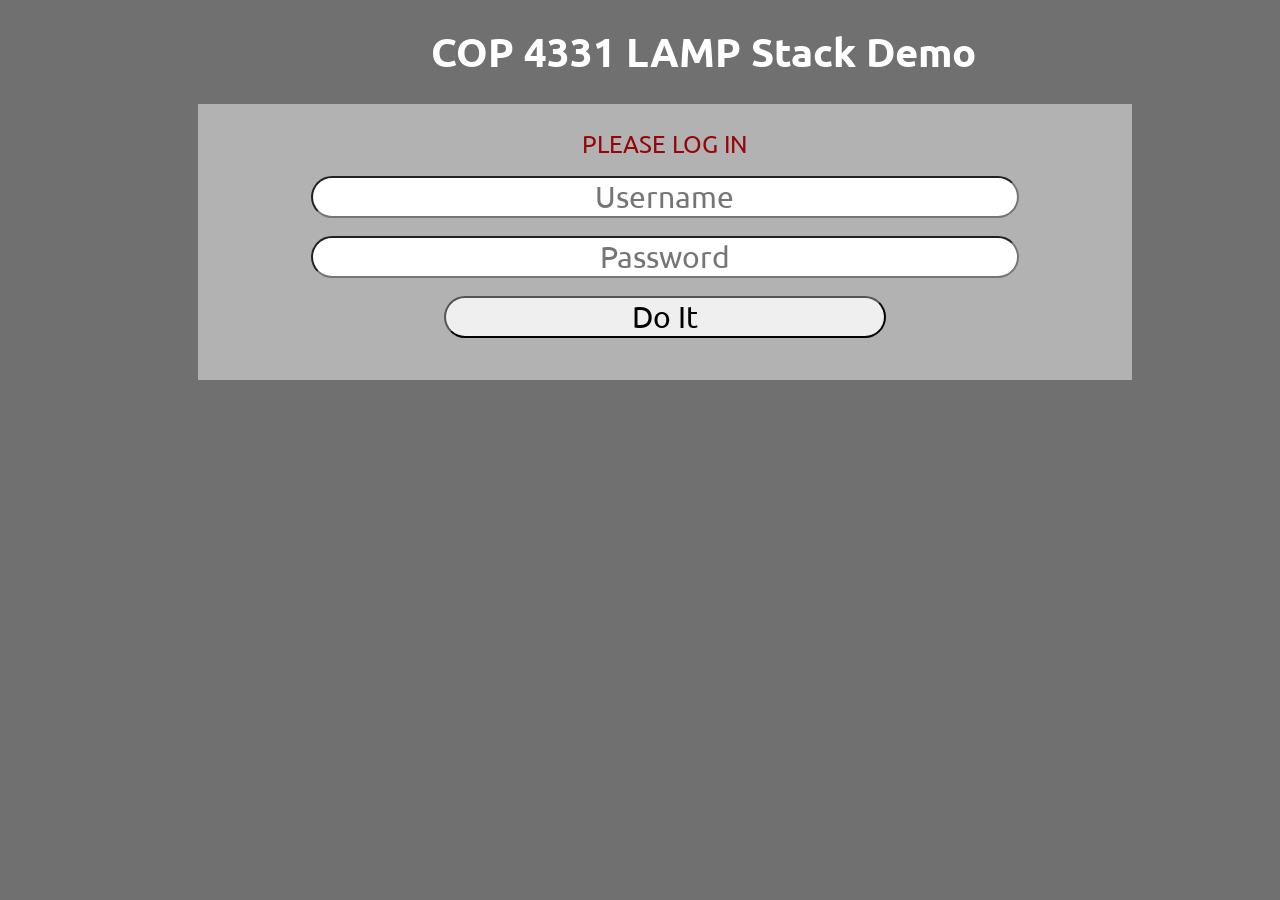
==== contacts.html @ 826aba07 "Edit to contacts.html & code.js to test for date added. code.js will be changed after SearchContacts" ====
<html>
<head>
	<title>Contact Manager</title>
	<script type="text/javascript" src="js/code.js"></script>
	<link href="css/styles.css" rel="stylesheet">
	<link href="https://fonts.googleapis.com/css?family=Ubuntu" rel="stylesheet">

	<script type="text/javascript">
	document.addEventListener('DOMContentLoaded', function()
	{
		readCookie();
		searchContacts();
	}, false);
	</script>
</head>
<body>

<main class="appShell">
	<section class="topBar">
		<div>
			<h1 id="contactTitle">Contact Manager</h1>
			<span id="userName"></span>
		</div>
		<button type="button" id="logoutButton" class="secondaryButton" onclick="doLogout();">Log Out</button>
	</section>

	<section class="contactToolbar">
		<input type="text" id="contactSearchText" placeholder="Search contacts" onkeyup="searchContacts();" />
		<button type="button" class="primaryButton" onclick="searchContacts();">Search</button>
	</section>

	<section class="contactLayout">
		<form id="addContactForm" class="contactForm" onsubmit="addContact(); return false;">
			<h2>Add Contact</h2>
			<input type="text" id="contactFirstName" placeholder="First Name" required />
			<input type="text" id="contactLastName" placeholder="Last Name" required />
			<input type="text" id="contactPhone" placeholder="Phone" required />
			<input type="text" id="contactEmail" placeholder="Email" required />
			<button type="submit" class="primaryButton">Add Contact</button>
			<span id="contactAddResult" class="statusMessage"></span>
		</form>

		<section class="contactResults">
			<div class="resultsHeader">
				<h2>Contacts</h2>
				<span id="contactSearchResult" class="statusMessage"></span>
			</div>
			<div class="contactTableWrap">
				<table class="contactTable">
					<thead>
						<tr>
							<th>Name</th>
							<th>Phone</th>
							<th>Email</th>
							<th>Date Added</th>
						</tr>
					</thead>
					<tbody id="contactList">
						<tr>
							<td colspan="4" class="emptyState">No contacts loaded yet.</td>
						</tr>
					</tbody>
				</table>
			</div>
		</section>
	</section>
</main>

</body>
</html>
---- css/styles.css ----
body 
{
    background-color: #707070;
}

#title 
{
    font-size: 40px;
    width: 100%;
    margin: 2% 5%;
    text-align: center;
    font-family: 'Ubuntu', sans-serif;
    color: #FFFFFF;
}

#loginDiv
{
    font-size: 30px;
    width: 70%;
    margin-left: 15%;
    padding: 25px;
    background-color: #b2b2b2;
}

#loggedInDiv
{
    font-size: 30px;
    width: 70%;
    margin-left: 15%;
    padding: 25px;
    background-color: #b2b2b2;
}

#accessUIDiv
{
    font-size: 30px;
    width: 70%;
    margin-left: 15%;
    padding: 25px;
    background-color: #b2b2b2;
}

.buttons
{
    font-size: 30px;
    border-radius: 25px;
    width: 50%;
    margin-left: 25%;
    font-family: 'Ubuntu', sans-serif;
}

.buttons:hover{
    background-color: #00d5124f;
    color: #FFFFFF;
    opacity: 50%;
}

#loginName
{
	font-size: 30px;
}
#loginPassword
{
	font-size: 30px;
}
#searchText
{
	font-size: 30px;
}
#colorText
{
	font-size: 30px;
}

input[type="text"],input[type="password"]{
    border-radius: 25px;
    text-align: center;
    width: 80%;
    margin-left: 10%;
    margin-bottom: 2%;
    font-family: 'Ubuntu', sans-serif;
}

#inner-title{
    display: inline-block;
    font-size: 0.8em;
    width: 90%;
    text-align: center;
    margin-left: 5%;
    margin-bottom: 2%;
    font-family: 'Ubuntu', sans-serif;
    color: #95060a;
}

#loginResult{
    display: inline-block;
    font-size: 0.8em;
    width: 90%;
    text-align: center;
    margin-left: 5%;
    margin-bottom: 2%;
    font-family: 'Ubuntu', sans-serif;
    color: #95060a;
}

#userName{
    display: inline-block;
    width: 80%;
    margin-left: 10%;
    text-align: center;
}

#logoutButton{
    width: 20%;
    margin-left: 40%;
}

select{
    width: 30%;
    margin-left: 35%;
    margin-top: 2%;
    font-size: 0.75em;
    font-family: 'Ubuntu', sans-serif;
}

#colorSearchResult{
    display: none;
}

#colorAddResult{
    display: inline-block;
    font-size: 0.8em;
    width: 90%;
    text-align: center;
    margin-left: 5%;
    margin-top: 2%;
    margin-bottom: 1%;
    font-family: 'Ubuntu', sans-serif;
    color: #95060a;
}

.appShell
{
    width: min(1120px, 92%);
    margin: 32px auto;
    font-family: 'Ubuntu', sans-serif;
    color: #17202a;
}

.topBar
{
    display: flex;
    justify-content: space-between;
    align-items: center;
    gap: 24px;
    padding: 24px 0;
}

#contactTitle
{
    margin: 0 0 8px 0;
    font-size: 42px;
    color: #ffffff;
}

.topBar #userName
{
    display: block;
    width: auto;
    margin: 0;
    text-align: left;
    color: #f4f7f9;
    font-size: 18px;
}

.topBar #logoutButton
{
    width: auto;
    margin: 0;
}

.contactToolbar
{
    display: grid;
    grid-template-columns: 1fr 160px;
    gap: 12px;
    margin-bottom: 18px;
}

.contactLayout
{
    display: grid;
    grid-template-columns: 340px 1fr;
    gap: 18px;
    align-items: start;
}

.contactForm,
.contactResults
{
    background: #f4f7f9;
    border: 1px solid #d7dee5;
    border-radius: 8px;
    padding: 20px;
}

.contactForm h2,
.contactResults h2
{
    margin: 0 0 16px 0;
    font-size: 22px;
    color: #1f2d3d;
}

.contactForm input,
#contactSearchText
{
    box-sizing: border-box;
    width: 100%;
    margin: 0 0 12px 0;
    padding: 12px 14px;
    border: 1px solid #c5ced8;
    border-radius: 6px;
    font-size: 16px;
    text-align: left;
    font-family: 'Ubuntu', sans-serif;
}

#contactSearchText
{
    margin: 0;
}

.primaryButton,
.secondaryButton
{
    min-height: 44px;
    border: 0;
    border-radius: 6px;
    padding: 0 18px;
    font-size: 16px;
    font-family: 'Ubuntu', sans-serif;
    cursor: pointer;
}

.primaryButton
{
    width: 100%;
    background: #16697a;
    color: #ffffff;
}

.secondaryButton
{
    background: #ffffff;
    color: #16697a;
}

.primaryButton:hover,
.secondaryButton:hover
{
    background: #254f5f;
    color: #ffffff;
}

.resultsHeader
{
    display: flex;
    justify-content: space-between;
    align-items: baseline;
    gap: 16px;
    margin-bottom: 8px;
}

.statusMessage
{
    display: block;
    min-height: 22px;
    color: #95060a;
    font-size: 14px;
}

.contactTableWrap
{
    overflow-x: auto;
}

.contactTable
{
    width: 100%;
    border-collapse: collapse;
    font-size: 15px;
}

.contactTable th,
.contactTable td
{
    padding: 13px 12px;
    border-bottom: 1px solid #d7dee5;
    text-align: left;
}

.contactTable th
{
    color: #52616f;
    font-size: 13px;
    text-transform: uppercase;
}

.emptyState
{
    color: #52616f;
    text-align: center;
}

@media (max-width: 760px)
{
    .topBar,
    .resultsHeader
    {
        align-items: stretch;
        flex-direction: column;
    }

    .contactToolbar,
    .contactLayout
    {
        grid-template-columns: 1fr;
    }

    #contactTitle
    {
        font-size: 34px;
    }
}
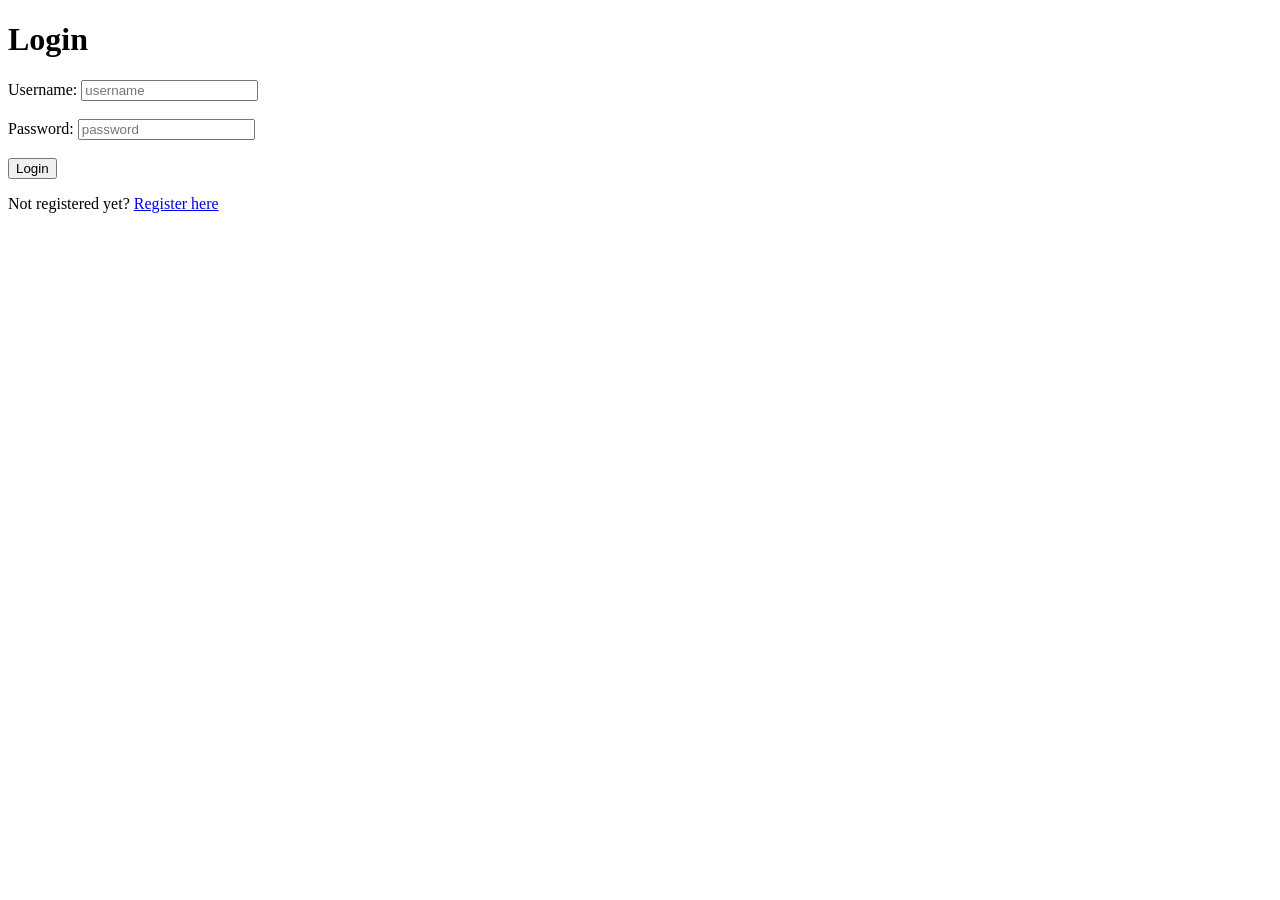
==== commit 8cd15e2d: "Edit With Save and Cancel buttons and Delete button for contacts" ====
--- a/contacts.html
+++ b/contacts.html
@@ -34,8 +34,8 @@
 			<h2>Add Contact</h2>
 			<input type="text" id="contactFirstName" placeholder="First Name" required />
 			<input type="text" id="contactLastName" placeholder="Last Name" required />
-			<input type="text" id="contactPhone" placeholder="Phone" required />
-			<input type="text" id="contactEmail" placeholder="Email" required />
+			<input type="tel" id="contactPhone" placeholder="Phone" required />
+			<input type="email" id="contactEmail" placeholder="Email" required />
 			<button type="submit" class="primaryButton">Add Contact</button>
 			<span id="contactAddResult" class="statusMessage"></span>
 		</form>
@@ -53,11 +53,12 @@
 							<th>Phone</th>
 							<th>Email</th>
 							<th>Date Added</th>
+							<th>Actions</th>
 						</tr>
 					</thead>
 					<tbody id="contactList">
 						<tr>
-							<td colspan="4" class="emptyState">No contacts loaded yet.</td>
+							<td colspan="5" class="emptyState">No contacts loaded yet.</td>
 						</tr>
 					</tbody>
 				</table>
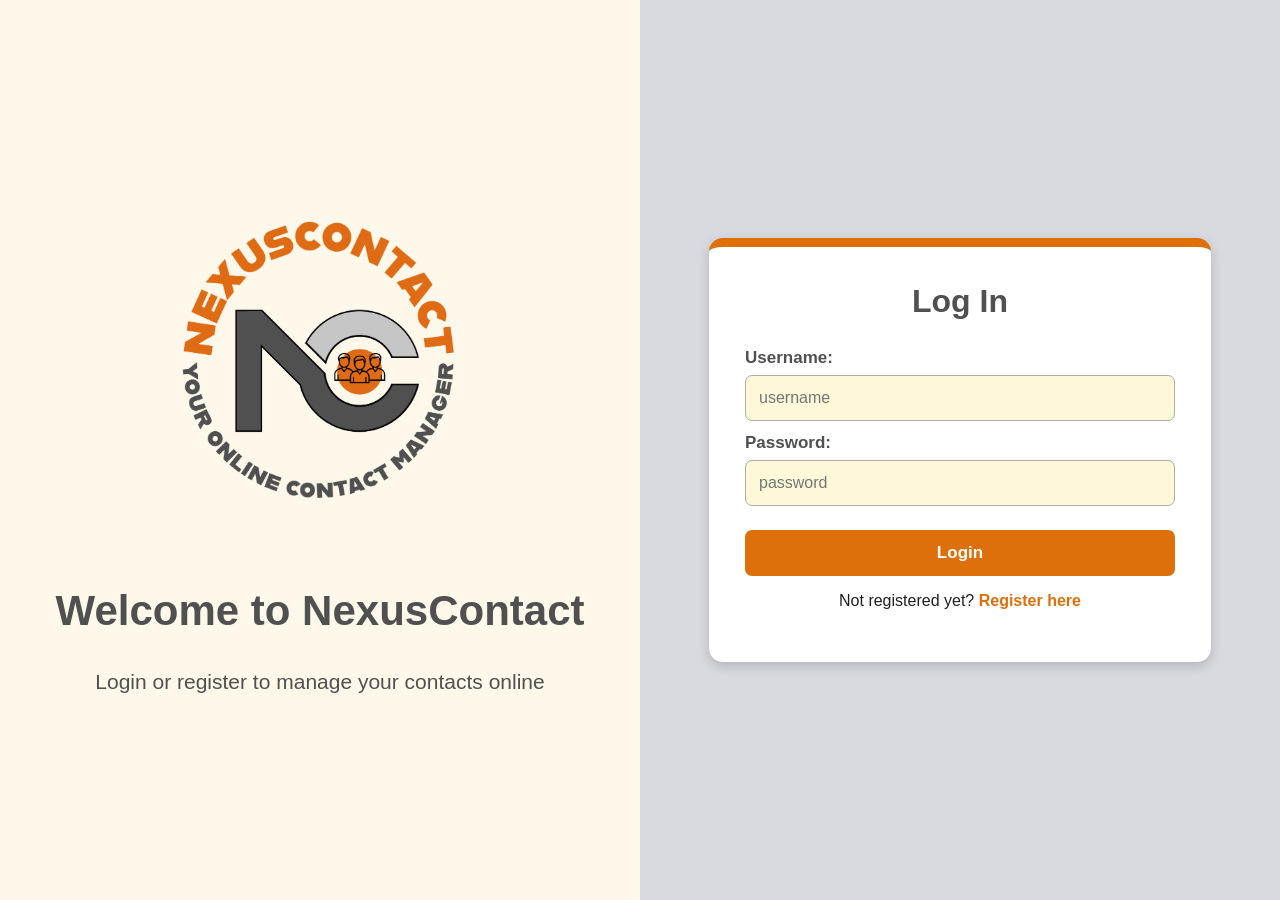
==== commit b035a4bc: "Update contacts.html" ====
--- a/contacts.html
+++ b/contacts.html
@@ -1,4 +1,4 @@
-<html>
+<html> 
 <head>
 	<title>Contact Manager</title>
 	<script type="text/javascript" src="js/code.js"></script>
--- a/css/styles.css
+++ b/css/styles.css
@@ -1,335 +1,374 @@
-body 
-{
-    background-color: #707070;
-}
-
-#title 
-{
-    font-size: 40px;
-    width: 100%;
-    margin: 2% 5%;
-    text-align: center;
-    font-family: 'Ubuntu', sans-serif;
-    color: #FFFFFF;
-}
-
-#loginDiv
-{
-    font-size: 30px;
-    width: 70%;
-    margin-left: 15%;
-    padding: 25px;
-    background-color: #b2b2b2;
-}
-
-#loggedInDiv
-{
-    font-size: 30px;
-    width: 70%;
-    margin-left: 15%;
-    padding: 25px;
-    background-color: #b2b2b2;
-}
-
-#accessUIDiv
-{
-    font-size: 30px;
-    width: 70%;
-    margin-left: 15%;
-    padding: 25px;
-    background-color: #b2b2b2;
-}
-
-.buttons
-{
-    font-size: 30px;
-    border-radius: 25px;
-    width: 50%;
-    margin-left: 25%;
-    font-family: 'Ubuntu', sans-serif;
-}
-
-.buttons:hover{
-    background-color: #00d5124f;
-    color: #FFFFFF;
-    opacity: 50%;
-}
-
-#loginName
-{
-	font-size: 30px;
-}
-#loginPassword
-{
-	font-size: 30px;
-}
-#searchText
-{
-	font-size: 30px;
-}
-#colorText
-{
-	font-size: 30px;
-}
-
-input[type="text"],input[type="password"]{
-    border-radius: 25px;
-    text-align: center;
-    width: 80%;
-    margin-left: 10%;
-    margin-bottom: 2%;
-    font-family: 'Ubuntu', sans-serif;
-}
-
-#inner-title{
-    display: inline-block;
-    font-size: 0.8em;
-    width: 90%;
-    text-align: center;
-    margin-left: 5%;
-    margin-bottom: 2%;
-    font-family: 'Ubuntu', sans-serif;
-    color: #95060a;
-}
-
-#loginResult{
-    display: inline-block;
-    font-size: 0.8em;
-    width: 90%;
-    text-align: center;
-    margin-left: 5%;
-    margin-bottom: 2%;
-    font-family: 'Ubuntu', sans-serif;
-    color: #95060a;
-}
-
-#userName{
-    display: inline-block;
-    width: 80%;
-    margin-left: 10%;
-    text-align: center;
-}
-
-#logoutButton{
-    width: 20%;
-    margin-left: 40%;
-}
-
-select{
-    width: 30%;
-    margin-left: 35%;
-    margin-top: 2%;
-    font-size: 0.75em;
-    font-family: 'Ubuntu', sans-serif;
-}
-
-#colorSearchResult{
-    display: none;
-}
-
-#colorAddResult{
-    display: inline-block;
-    font-size: 0.8em;
-    width: 90%;
-    text-align: center;
-    margin-left: 5%;
-    margin-top: 2%;
-    margin-bottom: 1%;
-    font-family: 'Ubuntu', sans-serif;
-    color: #95060a;
-}
-
-.appShell
-{
-    width: min(1120px, 92%);
-    margin: 32px auto;
-    font-family: 'Ubuntu', sans-serif;
-    color: #17202a;
-}
-
-.topBar
-{
-    display: flex;
-    justify-content: space-between;
-    align-items: center;
-    gap: 24px;
-    padding: 24px 0;
-}
-
-#contactTitle
-{
-    margin: 0 0 8px 0;
-    font-size: 42px;
-    color: #ffffff;
-}
-
-.topBar #userName
-{
-    display: block;
-    width: auto;
-    margin: 0;
-    text-align: left;
-    color: #f4f7f9;
-    font-size: 18px;
-}
-
-.topBar #logoutButton
-{
-    width: auto;
-    margin: 0;
-}
-
-.contactToolbar
-{
-    display: grid;
-    grid-template-columns: 1fr 160px;
-    gap: 12px;
-    margin-bottom: 18px;
-}
-
-.contactLayout
-{
-    display: grid;
-    grid-template-columns: 340px 1fr;
-    gap: 18px;
-    align-items: start;
-}
-
-.contactForm,
-.contactResults
-{
-    background: #f4f7f9;
-    border: 1px solid #d7dee5;
-    border-radius: 8px;
-    padding: 20px;
-}
-
-.contactForm h2,
-.contactResults h2
-{
-    margin: 0 0 16px 0;
-    font-size: 22px;
-    color: #1f2d3d;
-}
-
-.contactForm input,
-#contactSearchText
-{
-    box-sizing: border-box;
-    width: 100%;
-    margin: 0 0 12px 0;
-    padding: 12px 14px;
-    border: 1px solid #c5ced8;
-    border-radius: 6px;
-    font-size: 16px;
-    text-align: left;
-    font-family: 'Ubuntu', sans-serif;
-}
-
-#contactSearchText
-{
-    margin: 0;
-}
-
-.primaryButton,
-.secondaryButton
-{
-    min-height: 44px;
-    border: 0;
-    border-radius: 6px;
-    padding: 0 18px;
-    font-size: 16px;
-    font-family: 'Ubuntu', sans-serif;
-    cursor: pointer;
-}
-
-.primaryButton
-{
-    width: 100%;
-    background: #16697a;
-    color: #ffffff;
-}
-
-.secondaryButton
-{
-    background: #ffffff;
-    color: #16697a;
-}
-
-.primaryButton:hover,
-.secondaryButton:hover
-{
-    background: #254f5f;
-    color: #ffffff;
-}
-
-.resultsHeader
-{
-    display: flex;
-    justify-content: space-between;
-    align-items: baseline;
-    gap: 16px;
-    margin-bottom: 8px;
-}
-
-.statusMessage
-{
-    display: block;
-    min-height: 22px;
-    color: #95060a;
-    font-size: 14px;
-}
-
-.contactTableWrap
-{
-    overflow-x: auto;
-}
-
-.contactTable
-{
-    width: 100%;
-    border-collapse: collapse;
-    font-size: 15px;
-}
-
-.contactTable th,
-.contactTable td
-{
-    padding: 13px 12px;
-    border-bottom: 1px solid #d7dee5;
-    text-align: left;
-}
-
-.contactTable th
-{
-    color: #52616f;
-    font-size: 13px;
-    text-transform: uppercase;
-}
-
-.emptyState
-{
-    color: #52616f;
-    text-align: center;
-}
-
-@media (max-width: 760px)
-{
-    .topBar,
-    .resultsHeader
-    {
-        align-items: stretch;
-        flex-direction: column;
-    }
-
-    .contactToolbar,
-    .contactLayout
-    {
-        grid-template-columns: 1fr;
-    }
-
-    #contactTitle
-    {
-        font-size: 34px;
-    }
-}
+/* Frozen mist color scheme */
+:root {
+    --olive-gray: #505050;
+    --warm-gray: #ADACA7;
+    --cream: #FCF8D8;
+    --light-cream: #fef8eb;
+    --mist: #D9DADF;
+    --orange: #DD700B;
+    --white: #ffffff;
+    --text: #1f1f1f;
+}
+
+/* General page style */
+body {
+    font-family: Arial, sans-serif;
+    background-color: var(--mist);
+    margin: 0;
+    padding: 0;
+    color: var(--text);
+}
+
+/* Main login/register layout */
+.authPage {
+    min-height: 100vh;
+    display: flex;
+}
+
+/* Left logo/text side */
+.brandSide {
+    width: 50%;
+    background-color: var(--light-cream);
+    display: flex;
+    flex-direction: column;
+    justify-content: center;
+    align-items: center;
+    padding: 50px;
+    text-align: center;
+    box-sizing: border-box;
+}
+
+.logo {
+    width: 360px;
+    max-width: 90%;
+    margin-bottom: 35px;
+    animation: logoPop 0.7s ease-out;
+}
+
+.brandSide h1 {
+    color: var(--olive-gray);
+    font-size: 42px;
+    margin: 10px 0;
+}
+
+.brandSide p {
+    color: var(--olive-gray);
+    font-size: 21px;
+    max-width: 480px;
+    line-height: 1.5;
+}
+
+/* Right form side */
+.formSide {
+    width: 50%;
+    display: flex;
+    justify-content: center;
+    align-items: center;
+    padding: 50px;
+    box-sizing: border-box;
+}
+
+/* Form box */
+.authForm {
+    width: 430px;
+    padding: 36px;
+    background-color: var(--white);
+    border-radius: 14px;
+    border-top: 9px solid var(--orange);
+    box-shadow: 0 4px 12px rgba(0, 0, 0, 0.18);
+}
+
+.authForm h2 {
+    text-align: center;
+    color: var(--olive-gray);
+    font-size: 32px;
+    margin-top: 0;
+    margin-bottom: 28px;
+}
+
+/* Labels */
+label {
+    display: block;
+    margin-bottom: 7px;
+    color: var(--olive-gray);
+    font-weight: bold;
+    font-size: 17px;
+}
+
+/* Text boxes */
+input {
+    width: 100%;
+    padding: 13px;
+    box-sizing: border-box;
+    border: 1px solid var(--warm-gray);
+    border-radius: 7px;
+    margin-bottom: 12px;
+    background-color: var(--cream);
+    font-size: 16px;
+}
+
+/* Buttons */
+button {
+    width: 100%;
+    padding: 13px;
+    background-color: var(--orange);
+    color: var(--white);
+    border: none;
+    border-radius: 7px;
+    cursor: pointer;
+    font-weight: bold;
+    margin-top: 12px;
+    font-size: 17px;
+}
+
+button:hover {
+    background-color: var(--olive-gray);
+}
+
+/* Text under forms */
+p {
+    text-align: center;
+}
+
+/* Links */
+a {
+    color: var(--orange);
+    font-weight: bold;
+    text-decoration: none;
+}
+
+a:hover {
+    color: var(--olive-gray);
+}
+
+/* Error messages */
+.fieldError {
+    display: none;
+    color: var(--orange);
+    background-color: #fff4ea;
+    border-left: 4px solid var(--orange);
+    padding: 6px;
+    margin-top: 4px;
+    margin-bottom: 8px;
+    font-size: 13px;
+    border-radius: 4px;
+}
+
+.inputError {
+    border: 2px solid var(--orange);
+}
+
+/* Password hint */
+.passwordHint {
+    font-size: 12px;
+    color: var(--olive-gray);
+    text-align: left;
+    margin-top: -5px;
+    margin-bottom: 10px;
+}
+
+/* Smooth logo pop-in animation */
+@keyframes logoPop {
+    0% {
+        opacity: 0;
+        transform: scale(0.85) translateY(20px);
+    }
+
+    100% {
+        opacity: 1;
+        transform: scale(1) translateY(0);
+    }
+}
+
+/* Mobile layout */
+@media (max-width: 800px) {
+    .authPage {
+        flex-direction: column;
+    }
+
+    .brandSide,
+    .formSide {
+        width: 100%;
+        box-sizing: border-box;
+    }
+
+    .brandSide {
+        padding: 35px 20px;
+    }
+
+    .formSide {
+        padding: 25px;
+    }
+
+    .brandSide h1 {
+        font-size: 32px;
+    }
+
+    .brandSide p {
+        font-size: 18px;
+    }
+
+    .logo {
+        width: 260px;
+    }
+
+    .authForm {
+        width: 100%;
+        max-width: 430px;
+    }
+}
+
+/* Contacts page styles */
+
+.appShell {
+    min-height: 100vh;
+    padding: 40px;
+    box-sizing: border-box;
+    background-color: var(--mist);
+}
+
+.topBar {
+    display: flex;
+    justify-content: space-between;
+    align-items: center;
+    background-color: var(--white);
+    padding: 20px 30px;
+    border-radius: 14px;
+    border-top: 8px solid var(--orange);
+    box-shadow: 0 4px 12px rgba(0, 0, 0, 0.15);
+    margin-bottom: 25px;
+}
+
+#contactTitle {
+    margin: 0;
+    color: var(--olive-gray);
+}
+
+#userName {
+    color: var(--olive-gray);
+    font-weight: bold;
+}
+
+.contactToolbar {
+    display: flex;
+    gap: 12px;
+    background-color: var(--white);
+    padding: 20px;
+    border-radius: 14px;
+    box-shadow: 0 4px 12px rgba(0, 0, 0, 0.12);
+    margin-bottom: 25px;
+}
+
+.contactToolbar input {
+    flex: 1;
+    margin-bottom: 0;
+}
+
+.contactToolbar button {
+    width: 140px;
+    margin-top: 0;
+}
+
+.contactLayout {
+    display: flex;
+    gap: 25px;
+    align-items: flex-start;
+}
+
+.contactForm {
+    width: 330px;
+    margin: 0;
+}
+
+.contactForm h2 {
+    text-align: center;
+    color: var(--olive-gray);
+    margin-top: 0;
+}
+
+.contactResults {
+    flex: 1;
+    background-color: var(--white);
+    padding: 25px;
+    border-radius: 14px;
+    border-top: 8px solid var(--orange);
+    box-shadow: 0 4px 12px rgba(0, 0, 0, 0.15);
+}
+
+.resultsHeader {
+    display: flex;
+    justify-content: space-between;
+    align-items: center;
+}
+
+.resultsHeader h2 {
+    color: var(--olive-gray);
+    margin-top: 0;
+}
+
+.contactTableWrap {
+    overflow-x: auto;
+}
+
+.contactTable {
+    width: 100%;
+    border-collapse: collapse;
+}
+
+.contactTable th {
+    background-color: var(--olive-gray);
+    color: var(--white);
+    padding: 12px;
+    text-align: left;
+}
+
+.contactTable td {
+    padding: 12px;
+    border-bottom: 1px solid var(--warm-gray);
+}
+
+.emptyState {
+    text-align: center;
+    color: var(--olive-gray);
+}
+
+.statusMessage {
+    color: var(--orange);
+    font-weight: bold;
+}
+
+.secondaryButton,
+.primaryButton {
+    background-color: var(--orange);
+    color: var(--white);
+}
+
+.secondaryButton:hover,
+.primaryButton:hover {
+    background-color: var(--olive-gray);
+}
+
+@media (max-width: 900px) {
+    .contactLayout {
+        flex-direction: column;
+    }
+
+    .contactForm {
+        width: 100%;
+        box-sizing: border-box;
+    }
+
+    .contactToolbar {
+        flex-direction: column;
+    }
+
+    .contactToolbar button {
+        width: 100%;
+    }
+
+    .topBar {
+        flex-direction: column;
+        gap: 15px;
+        text-align: center;
+    }
+}
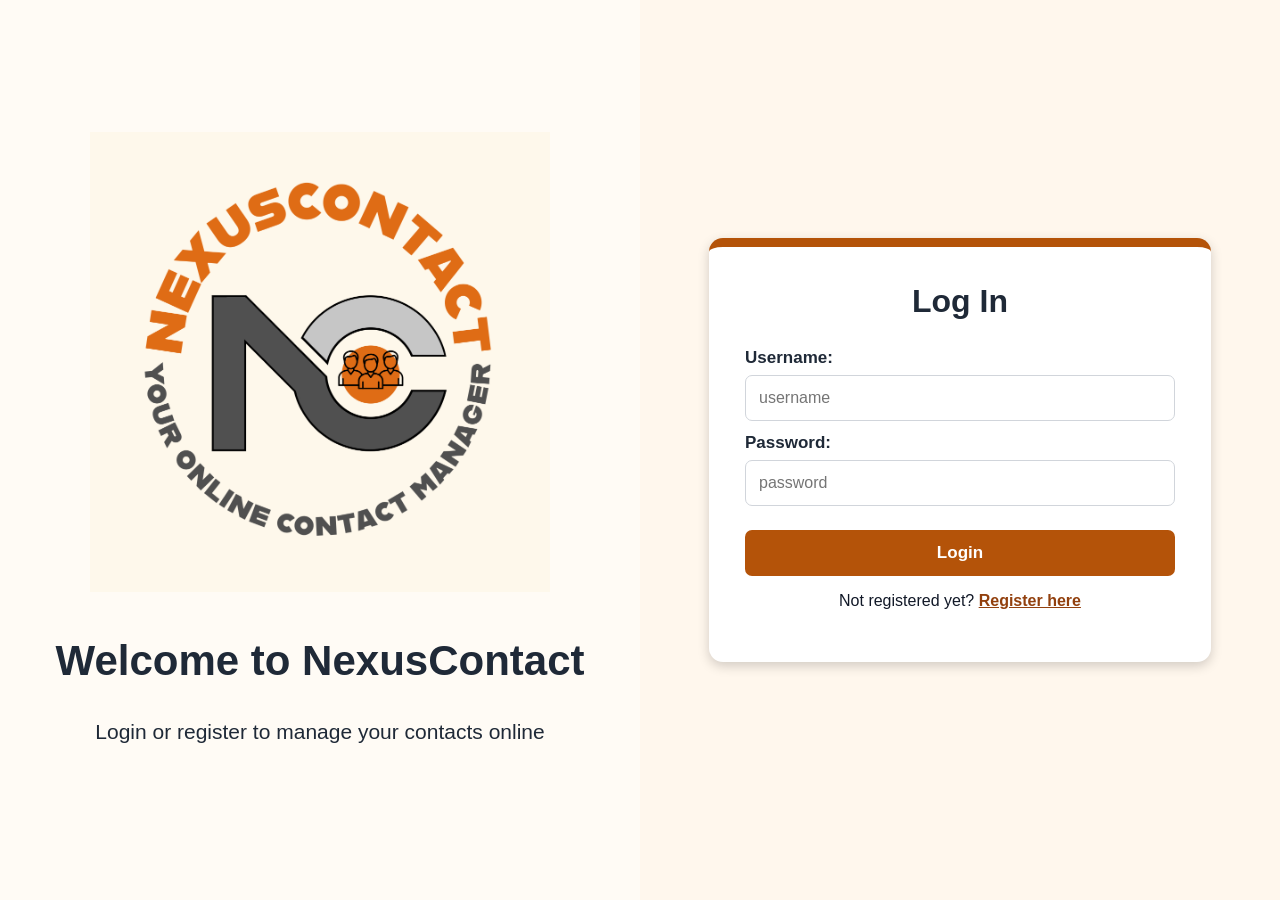
==== commit 7cbc46dc: "Add error messages for contact form fields" ====
--- a/contacts.html
+++ b/contacts.html
@@ -1,70 +1,83 @@
-<html> 
+<html lang="en">
 <head>
-	<title>Contact Manager</title>
-	<script type="text/javascript" src="js/code.js"></script>
-	<link href="css/styles.css" rel="stylesheet">
-	<link href="https://fonts.googleapis.com/css?family=Ubuntu" rel="stylesheet">
+        <title>Contact Manager</title>
+        <script type="text/javascript" src="js/code.js"></script>
+        <link href="css/styles.css" rel="stylesheet">
+        <link href="https://fonts.googleapis.com/css?family=Ubuntu" rel="stylesheet">
 
-	<script type="text/javascript">
-	document.addEventListener('DOMContentLoaded', function()
-	{
-		readCookie();
-		searchContacts();
-	}, false);
-	</script>
+        <script type="text/javascript">
+        document.addEventListener('DOMContentLoaded', function()
+        {
+                readCookie();
+                clearContactList();
+        }, false);
+        </script>
 </head>
 <body>
 
 <main class="appShell">
-	<section class="topBar">
-		<div>
-			<h1 id="contactTitle">Contact Manager</h1>
-			<span id="userName"></span>
-		</div>
-		<button type="button" id="logoutButton" class="secondaryButton" onclick="doLogout();">Log Out</button>
-	</section>
+        <section class="topBar">
+            <div class="topBarLeft">
+                <img src="images/logo2.png" alt="NexusContact Logo" class="topBarLogo">
 
-	<section class="contactToolbar">
-		<input type="text" id="contactSearchText" placeholder="Search contacts" onkeyup="searchContacts();" />
-		<button type="button" class="primaryButton" onclick="searchContacts();">Search</button>
-	</section>
+                <div>
+                    <h1 id="contactTitle">NexusContact</h1>
+                    <span id="userName"></span>
+                </div>
+            </div>
 
-	<section class="contactLayout">
-		<form id="addContactForm" class="contactForm" onsubmit="addContact(); return false;">
-			<h2>Add Contact</h2>
-			<input type="text" id="contactFirstName" placeholder="First Name" required />
-			<input type="text" id="contactLastName" placeholder="Last Name" required />
-			<input type="tel" id="contactPhone" placeholder="Phone" required />
-			<input type="email" id="contactEmail" placeholder="Email" required />
-			<button type="submit" class="primaryButton">Add Contact</button>
-			<span id="contactAddResult" class="statusMessage"></span>
-		</form>
+            <button type="button" id="logoutButton" class="secondaryButton" onclick="doLogout();">Log Out</button>
+        </section>
 
-		<section class="contactResults">
-			<div class="resultsHeader">
-				<h2>Contacts</h2>
-				<span id="contactSearchResult" class="statusMessage"></span>
-			</div>
-			<div class="contactTableWrap">
-				<table class="contactTable">
-					<thead>
-						<tr>
-							<th>Name</th>
-							<th>Phone</th>
-							<th>Email</th>
-							<th>Date Added</th>
-							<th>Actions</th>
-						</tr>
-					</thead>
-					<tbody id="contactList">
-						<tr>
-							<td colspan="5" class="emptyState">No contacts loaded yet.</td>
-						</tr>
-					</tbody>
-				</table>
-			</div>
-		</section>
-	</section>
+        <section class="contactToolbar">
+                <input type="text" id="contactSearchText" placeholder="Search contacts" onkeyup="searchContacts();" />
+                <button type="button" class="primaryButton" onclick="searchContacts();">Search</button>
+                <button type="button" class="secondaryButton" onclick="showAllContacts();">Show All Contacts</button>
+        </section>
+
+        <section class="contactLayout">
+                <form id="addContactForm" class="contactForm" onsubmit="addContact(); return false;">
+                        <h2>Add Contact</h2>
+                        <input type="text" id="contactFirstName" placeholder="First Name" />
+                        <span id="contactFirstNameError" class="fieldError"></span>
+
+                        <input type="text" id="contactLastName" placeholder="Last Name" />
+                        <span id="contactLastNameError" class="fieldError"></span>
+
+                        <input type="tel" id="contactPhone" placeholder="Phone" />
+                        <span id="contactPhoneError" class="fieldError"></span>
+
+                        <input type="email" id="contactEmail" placeholder="Email" />
+                        <span id="contactEmailError" class="fieldError"></span>
+                        <button type="submit" class="primaryButton">Add Contact</button>
+                        <span id="contactAddResult" class="successMessage"></span>
+                </form>
+
+                <section class="contactResults">
+                        <div class="resultsHeader">
+                                <h2>Contacts</h2>
+                                <span id="contactSearchResult" class="statusMessage"></span>
+                        </div>
+                        <div class="contactTableWrap">
+                                <table class="contactTable">
+                                        <thead>
+                                                <tr>
+                                                        <th>Name</th>
+                                                        <th>Phone</th>
+                                                        <th>Email</th>
+                                                        <th>Date Added</th>
+                                                        <th>Actions</th>
+                                                </tr>
+                                        </thead>
+                                        <tbody id="contactList">
+                                                <tr>
+                                                        <td colspan="5" class="emptyState">No contacts loaded yet.</td>
+                                                </tr>
+                                        </tbody>
+                                </table>
+                        </div>
+                </section>
+        </section>
 </main>
 
 </body>
--- a/css/styles.css
+++ b/css/styles.css
@@ -1,19 +1,21 @@
-/* Frozen mist color scheme */
+/* Accessible orange color scheme */
 :root {
-    --olive-gray: #505050;
-    --warm-gray: #ADACA7;
-    --cream: #FCF8D8;
-    --light-cream: #fef8eb;
-    --mist: #D9DADF;
-    --orange: #DD700B;
-    --white: #ffffff;
-    --text: #1f1f1f;
+    --orange: #B45309;
+    --orange-dark: #92400E;
+    --charcoal: #1F2937;
+    --cream: #FFF7ED;
+    --light-cream: #FFFBF5;
+    --white: #FFFFFF;
+    --light-gray: #F3F4F6;
+    --border-gray: #D1D5DB;
+    --error-red: #B91C1C;
+    --text: #111827;
 }
 
 /* General page style */
 body {
     font-family: Arial, sans-serif;
-    background-color: var(--mist);
+    background-color: var(--cream);
     margin: 0;
     padding: 0;
     color: var(--text);
@@ -39,20 +41,20 @@
 }
 
 .logo {
-    width: 360px;
-    max-width: 90%;
+    width: 460px;
+    max-width: 95%;
     margin-bottom: 35px;
     animation: logoPop 0.7s ease-out;
 }
 
 .brandSide h1 {
-    color: var(--olive-gray);
+    color: var(--charcoal);
     font-size: 42px;
     margin: 10px 0;
 }
 
 .brandSide p {
-    color: var(--olive-gray);
+    color: var(--charcoal);
     font-size: 21px;
     max-width: 480px;
     line-height: 1.5;
@@ -80,7 +82,7 @@
 
 .authForm h2 {
     text-align: center;
-    color: var(--olive-gray);
+    color: var(--charcoal);
     font-size: 32px;
     margin-top: 0;
     margin-bottom: 28px;
@@ -90,7 +92,7 @@
 label {
     display: block;
     margin-bottom: 7px;
-    color: var(--olive-gray);
+    color: var(--charcoal);
     font-weight: bold;
     font-size: 17px;
 }
@@ -100,11 +102,17 @@
     width: 100%;
     padding: 13px;
     box-sizing: border-box;
-    border: 1px solid var(--warm-gray);
+    border: 1px solid var(--border-gray);
     border-radius: 7px;
     margin-bottom: 12px;
-    background-color: var(--cream);
+    background-color: var(--white);
+    color: var(--text);
     font-size: 16px;
+}
+
+input:focus {
+    outline: 3px solid #FDBA74;
+    border-color: var(--orange);
 }
 
 /* Buttons */
@@ -122,31 +130,37 @@
 }
 
 button:hover {
-    background-color: var(--olive-gray);
+    background-color: var(--orange-dark);
+}
+
+button:focus {
+    outline: 3px solid #FDBA74;
+    outline-offset: 2px;
 }
 
 /* Text under forms */
 p {
     text-align: center;
+    color: var(--text);
 }
 
 /* Links */
 a {
-    color: var(--orange);
+    color: var(--orange-dark);
     font-weight: bold;
-    text-decoration: none;
+    text-decoration: underline;
 }
 
 a:hover {
-    color: var(--olive-gray);
+    color: var(--charcoal);
 }
 
 /* Error messages */
 .fieldError {
     display: none;
-    color: var(--orange);
-    background-color: #fff4ea;
-    border-left: 4px solid var(--orange);
+    color: var(--error-red);
+    background-color: #FEF2F2;
+    border-left: 4px solid var(--error-red);
     padding: 6px;
     margin-top: 4px;
     margin-bottom: 8px;
@@ -155,13 +169,13 @@
 }
 
 .inputError {
-    border: 2px solid var(--orange);
+    border: 2px solid var(--error-red);
 }
 
 /* Password hint */
 .passwordHint {
     font-size: 12px;
-    color: var(--olive-gray);
+    color: var(--charcoal);
     text-align: left;
     margin-top: -5px;
     margin-bottom: 10px;
@@ -180,75 +194,66 @@
     }
 }
 
-/* Mobile layout */
-@media (max-width: 800px) {
-    .authPage {
-        flex-direction: column;
-    }
-
-    .brandSide,
-    .formSide {
-        width: 100%;
-        box-sizing: border-box;
-    }
-
-    .brandSide {
-        padding: 35px 20px;
-    }
-
-    .formSide {
-        padding: 25px;
-    }
-
-    .brandSide h1 {
-        font-size: 32px;
-    }
-
-    .brandSide p {
-        font-size: 18px;
-    }
-
-    .logo {
-        width: 260px;
-    }
-
-    .authForm {
-        width: 100%;
-        max-width: 430px;
-    }
-}
-
 /* Contacts page styles */
-
 .appShell {
     min-height: 100vh;
-    padding: 40px;
+    padding: 0 40px 40px 40px;
     box-sizing: border-box;
-    background-color: var(--mist);
-}
-
+    background-color: var(--cream);
+}
+
+/* Contacts top bar */
 .topBar {
+    width: 100%;
+    margin: 0;
+    padding: 18px 40px;
+    box-sizing: border-box;
+    background-color: var(--charcoal);
+    border-radius: 0;
+    border-bottom: 5px solid var(--orange);
     display: flex;
     justify-content: space-between;
     align-items: center;
-    background-color: var(--white);
-    padding: 20px 30px;
-    border-radius: 14px;
-    border-top: 8px solid var(--orange);
-    box-shadow: 0 4px 12px rgba(0, 0, 0, 0.15);
-    margin-bottom: 25px;
+}
+
+.topBarLeft {
+    display: flex;
+    align-items: center;
+    gap: 15px;
+}
+
+.topBarLogo {
+    width: 65px;
+    height: 65px;
+    object-fit: contain;
 }
 
 #contactTitle {
     margin: 0;
-    color: var(--olive-gray);
+    color: var(--white);
+    font-size: 30px;
 }
 
 #userName {
-    color: var(--olive-gray);
+    color: var(--white);
     font-weight: bold;
-}
-
+    font-size: 16px;
+}
+
+/* Logout button */
+#logoutButton {
+    width: auto;
+    padding: 12px 24px;
+    margin-top: 0;
+    background-color: var(--orange);
+    color: var(--white);
+}
+
+#logoutButton:hover {
+    background-color: var(--orange-dark);
+}
+
+/* Search bar area */
 .contactToolbar {
     display: flex;
     gap: 12px;
@@ -256,7 +261,7 @@
     padding: 20px;
     border-radius: 14px;
     box-shadow: 0 4px 12px rgba(0, 0, 0, 0.12);
-    margin-bottom: 25px;
+    margin: 25px 0;
 }
 
 .contactToolbar input {
@@ -269,23 +274,31 @@
     margin-top: 0;
 }
 
+/* Add contact + contact table layout */
 .contactLayout {
     display: flex;
     gap: 25px;
     align-items: flex-start;
 }
 
+/* Add contact form */
 .contactForm {
     width: 330px;
     margin: 0;
+    padding: 25px;
+    background-color: var(--white);
+    border-radius: 14px;
+    border-top: 8px solid var(--orange);
+    box-shadow: 0 4px 12px rgba(0, 0, 0, 0.15);
 }
 
 .contactForm h2 {
     text-align: center;
-    color: var(--olive-gray);
+    color: var(--charcoal);
     margin-top: 0;
 }
 
+/* Contact results box */
 .contactResults {
     flex: 1;
     background-color: var(--white);
@@ -302,10 +315,11 @@
 }
 
 .resultsHeader h2 {
-    color: var(--olive-gray);
+    color: var(--charcoal);
     margin-top: 0;
 }
 
+/* Table */
 .contactTableWrap {
     overflow-x: auto;
 }
@@ -316,7 +330,7 @@
 }
 
 .contactTable th {
-    background-color: var(--olive-gray);
+    background-color: var(--charcoal);
     color: var(--white);
     padding: 12px;
     text-align: left;
@@ -324,31 +338,90 @@
 
 .contactTable td {
     padding: 12px;
-    border-bottom: 1px solid var(--warm-gray);
+    border-bottom: 1px solid var(--border-gray);
+    color: var(--text);
 }
 
 .emptyState {
     text-align: center;
-    color: var(--olive-gray);
+    color: var(--charcoal);
 }
 
 .statusMessage {
-    color: var(--orange);
+    color: var(--orange-dark);
     font-weight: bold;
 }
 
-.secondaryButton,
-.primaryButton {
+/* Edit/Delete buttons side by side */
+.actionButtons {
+    display: flex;
+    gap: 8px;
+    justify-content: center;
+    align-items: center;
+}
+
+.actionButtons button {
+    width: auto;
+    padding: 8px 14px;
+    margin: 0;
+    font-size: 14px;
+}
+
+.editButton {
+    background-color: var(--charcoal);
+    color: var(--white);
+}
+
+.deleteButton {
     background-color: var(--orange);
     color: var(--white);
 }
 
-.secondaryButton:hover,
-.primaryButton:hover {
-    background-color: var(--olive-gray);
-}
-
+.editButton:hover {
+    background-color: #374151;
+}
+
+.deleteButton:hover {
+    background-color: var(--orange-dark);
+}
+
+/* Mobile layout */
 @media (max-width: 900px) {
+    .authPage {
+        flex-direction: column;
+    }
+
+    .brandSide,
+    .formSide {
+        width: 100%;
+        box-sizing: border-box;
+    }
+
+    .brandSide {
+        padding: 35px 20px;
+    }
+
+    .formSide {
+        padding: 25px;
+    }
+
+    .brandSide h1 {
+        font-size: 32px;
+    }
+
+    .brandSide p {
+        font-size: 18px;
+    }
+
+    .logo {
+        width: 330px;
+    }
+
+    .authForm {
+        width: 100%;
+        max-width: 430px;
+    }
+
     .contactLayout {
         flex-direction: column;
     }
@@ -371,4 +444,8 @@
         gap: 15px;
         text-align: center;
     }
-}+
+    .topBarLeft {
+        flex-direction: column;
+    }
+}
